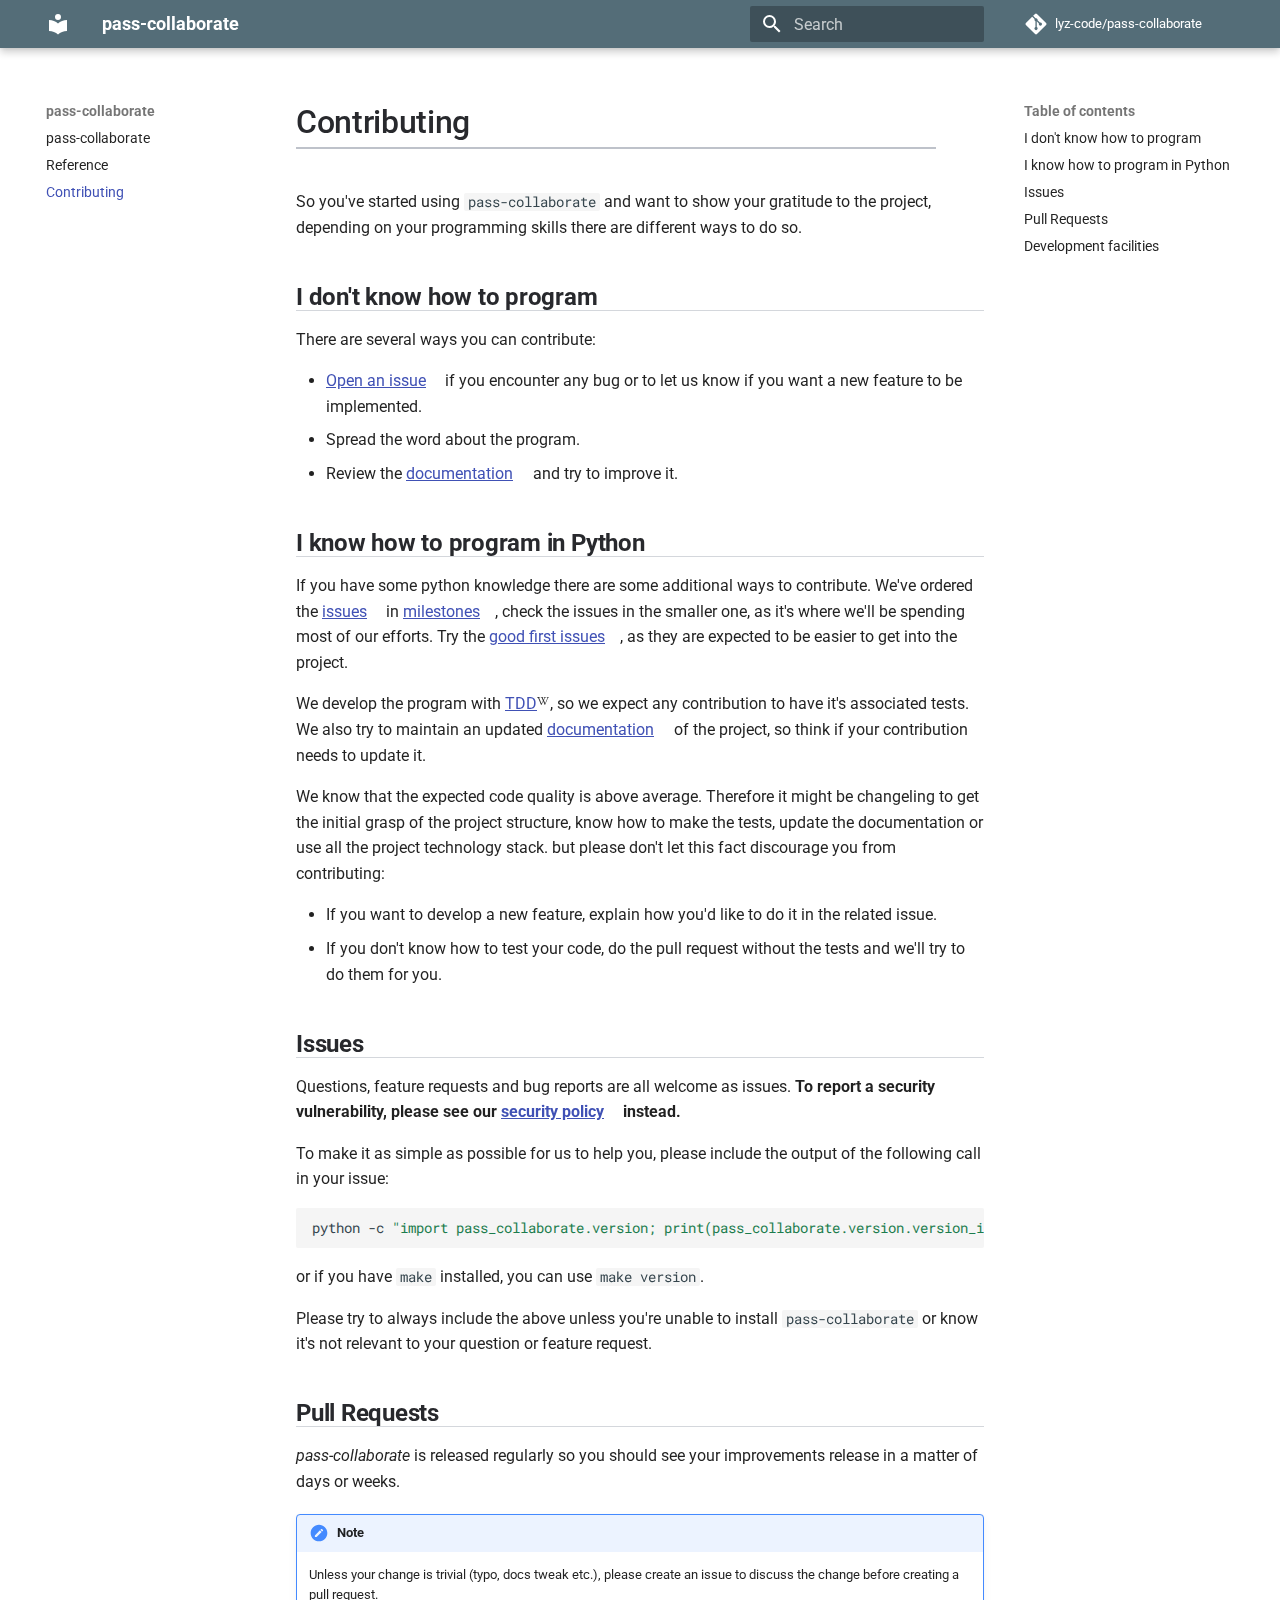
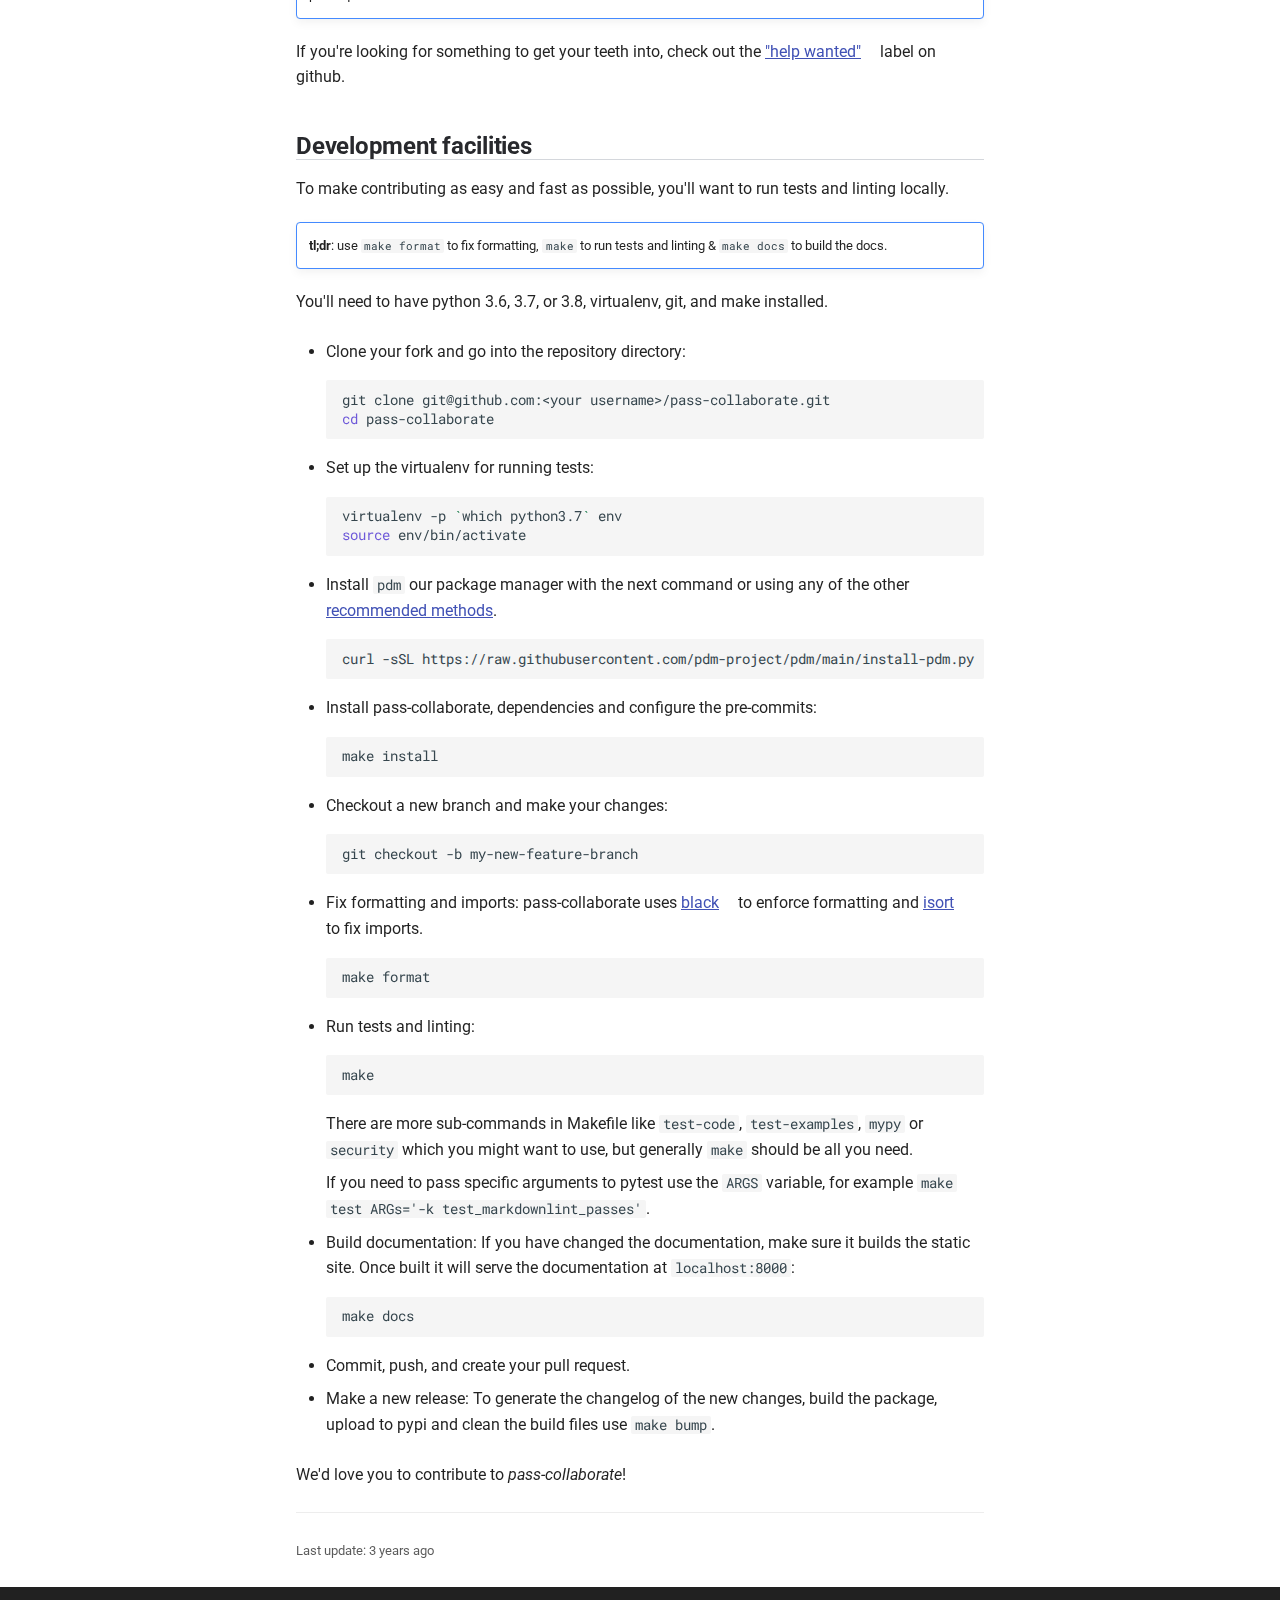
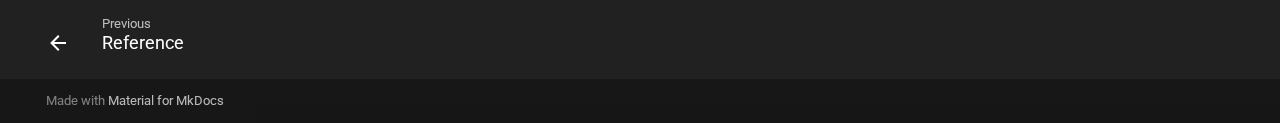
==== contributing/index.html @ fefc4204 "deploy: 4748b002fa73e39fb16cf4d47596638ecedca3d2" ====
<!doctype html><html lang=en class=no-js> <head><meta charset=utf-8><meta name=viewport content="width=device-width,initial-scale=1"><meta name=author content=Lyz><link href=https://lyz-code.github.io/pass-collaborate/contributing/ rel=canonical><link href=../reference/ rel=prev><link rel=icon href=../assets/images/favicon.png><meta name=generator content="mkdocs-1.4.3, mkdocs-material-9.1.16"><title>Contributing - pass-collaborate</title><link rel=stylesheet href=../assets/stylesheets/main.26e3688c.min.css><link rel=stylesheet href=../assets/stylesheets/palette.ecc896b0.min.css><link rel=preconnect href=https://fonts.gstatic.com crossorigin><link rel=stylesheet href="https://fonts.googleapis.com/css?family=Roboto:300,300i,400,400i,700,700i%7CRoboto+Mono:400,400i,700,700i&display=fallback"><style>:root{--md-text-font:"Roboto";--md-code-font:"Roboto Mono"}</style><link rel=stylesheet href=../css/timeago.css><link rel=stylesheet href=../assets/_mkdocstrings.css><link rel=stylesheet href=../stylesheets/extra.css><link rel=stylesheet href=../stylesheets/links.css><script>__md_scope=new URL("..",location),__md_hash=e=>[...e].reduce((e,_)=>(e<<5)-e+_.charCodeAt(0),0),__md_get=(e,_=localStorage,t=__md_scope)=>JSON.parse(_.getItem(t.pathname+"."+e)),__md_set=(e,_,t=localStorage,a=__md_scope)=>{try{t.setItem(a.pathname+"."+e,JSON.stringify(_))}catch(e){}}</script></head> <body dir=ltr data-md-color-scheme=default data-md-color-primary=blue-grey data-md-color-accent=light-blue> <input class=md-toggle data-md-toggle=drawer type=checkbox id=__drawer autocomplete=off> <input class=md-toggle data-md-toggle=search type=checkbox id=__search autocomplete=off> <label class=md-overlay for=__drawer></label> <div data-md-component=skip> <a href=#i-dont-know-how-to-program class=md-skip> Skip to content </a> </div> <div data-md-component=announce> </div> <header class="md-header md-header--shadow" data-md-component=header> <nav class="md-header__inner md-grid" aria-label=Header> <a href=.. title=pass-collaborate class="md-header__button md-logo" aria-label=pass-collaborate data-md-component=logo> <svg xmlns=http://www.w3.org/2000/svg viewbox="0 0 24 24"><path d="M12 8a3 3 0 0 0 3-3 3 3 0 0 0-3-3 3 3 0 0 0-3 3 3 3 0 0 0 3 3m0 3.54C9.64 9.35 6.5 8 3 8v11c3.5 0 6.64 1.35 9 3.54 2.36-2.19 5.5-3.54 9-3.54V8c-3.5 0-6.64 1.35-9 3.54Z"/></svg> </a> <label class="md-header__button md-icon" for=__drawer> <svg xmlns=http://www.w3.org/2000/svg viewbox="0 0 24 24"><path d="M3 6h18v2H3V6m0 5h18v2H3v-2m0 5h18v2H3v-2Z"/></svg> </label> <div class=md-header__title data-md-component=header-title> <div class=md-header__ellipsis> <div class=md-header__topic> <span class=md-ellipsis> pass-collaborate </span> </div> <div class=md-header__topic data-md-component=header-topic> <span class=md-ellipsis> Contributing </span> </div> </div> </div> <label class="md-header__button md-icon" for=__search> <svg xmlns=http://www.w3.org/2000/svg viewbox="0 0 24 24"><path d="M9.5 3A6.5 6.5 0 0 1 16 9.5c0 1.61-.59 3.09-1.56 4.23l.27.27h.79l5 5-1.5 1.5-5-5v-.79l-.27-.27A6.516 6.516 0 0 1 9.5 16 6.5 6.5 0 0 1 3 9.5 6.5 6.5 0 0 1 9.5 3m0 2C7 5 5 7 5 9.5S7 14 9.5 14 14 12 14 9.5 12 5 9.5 5Z"/></svg> </label> <div class=md-search data-md-component=search role=dialog> <label class=md-search__overlay for=__search></label> <div class=md-search__inner role=search> <form class=md-search__form name=search> <input type=text class=md-search__input name=query aria-label=Search placeholder=Search autocapitalize=off autocorrect=off autocomplete=off spellcheck=false data-md-component=search-query required> <label class="md-search__icon md-icon" for=__search> <svg xmlns=http://www.w3.org/2000/svg viewbox="0 0 24 24"><path d="M9.5 3A6.5 6.5 0 0 1 16 9.5c0 1.61-.59 3.09-1.56 4.23l.27.27h.79l5 5-1.5 1.5-5-5v-.79l-.27-.27A6.516 6.516 0 0 1 9.5 16 6.5 6.5 0 0 1 3 9.5 6.5 6.5 0 0 1 9.5 3m0 2C7 5 5 7 5 9.5S7 14 9.5 14 14 12 14 9.5 12 5 9.5 5Z"/></svg> <svg xmlns=http://www.w3.org/2000/svg viewbox="0 0 24 24"><path d="M20 11v2H8l5.5 5.5-1.42 1.42L4.16 12l7.92-7.92L13.5 5.5 8 11h12Z"/></svg> </label> <nav class=md-search__options aria-label=Search> <button type=reset class="md-search__icon md-icon" title=Clear aria-label=Clear tabindex=-1> <svg xmlns=http://www.w3.org/2000/svg viewbox="0 0 24 24"><path d="M19 6.41 17.59 5 12 10.59 6.41 5 5 6.41 10.59 12 5 17.59 6.41 19 12 13.41 17.59 19 19 17.59 13.41 12 19 6.41Z"/></svg> </button> </nav> </form> <div class=md-search__output> <div class=md-search__scrollwrap data-md-scrollfix> <div class=md-search-result data-md-component=search-result> <div class=md-search-result__meta> Initializing search </div> <ol class=md-search-result__list role=presentation></ol> </div> </div> </div> </div> </div> <div class=md-header__source> <a href=https://github.com/lyz-code/pass-collaborate title="Go to repository" class=md-source data-md-component=source> <div class="md-source__icon md-icon"> <svg xmlns=http://www.w3.org/2000/svg viewbox="0 0 448 512"><!-- Font Awesome Free 6.4.0 by @fontawesome - https://fontawesome.com License - https://fontawesome.com/license/free (Icons: CC BY 4.0, Fonts: SIL OFL 1.1, Code: MIT License) Copyright 2023 Fonticons, Inc.--><path d="M439.55 236.05 244 40.45a28.87 28.87 0 0 0-40.81 0l-40.66 40.63 51.52 51.52c27.06-9.14 52.68 16.77 43.39 43.68l49.66 49.66c34.23-11.8 61.18 31 35.47 56.69-26.49 26.49-70.21-2.87-56-37.34L240.22 199v121.85c25.3 12.54 22.26 41.85 9.08 55a34.34 34.34 0 0 1-48.55 0c-17.57-17.6-11.07-46.91 11.25-56v-123c-20.8-8.51-24.6-30.74-18.64-45L142.57 101 8.45 235.14a28.86 28.86 0 0 0 0 40.81l195.61 195.6a28.86 28.86 0 0 0 40.8 0l194.69-194.69a28.86 28.86 0 0 0 0-40.81z"/></svg> </div> <div class=md-source__repository> lyz-code/pass-collaborate </div> </a> </div> </nav> </header> <div class=md-container data-md-component=container> <main class=md-main data-md-component=main> <div class="md-main__inner md-grid"> <div class="md-sidebar md-sidebar--primary" data-md-component=sidebar data-md-type=navigation> <div class=md-sidebar__scrollwrap> <div class=md-sidebar__inner> <nav class="md-nav md-nav--primary" aria-label=Navigation data-md-level=0> <label class=md-nav__title for=__drawer> <a href=.. title=pass-collaborate class="md-nav__button md-logo" aria-label=pass-collaborate data-md-component=logo> <svg xmlns=http://www.w3.org/2000/svg viewbox="0 0 24 24"><path d="M12 8a3 3 0 0 0 3-3 3 3 0 0 0-3-3 3 3 0 0 0-3 3 3 3 0 0 0 3 3m0 3.54C9.64 9.35 6.5 8 3 8v11c3.5 0 6.64 1.35 9 3.54 2.36-2.19 5.5-3.54 9-3.54V8c-3.5 0-6.64 1.35-9 3.54Z"/></svg> </a> pass-collaborate </label> <div class=md-nav__source> <a href=https://github.com/lyz-code/pass-collaborate title="Go to repository" class=md-source data-md-component=source> <div class="md-source__icon md-icon"> <svg xmlns=http://www.w3.org/2000/svg viewbox="0 0 448 512"><!-- Font Awesome Free 6.4.0 by @fontawesome - https://fontawesome.com License - https://fontawesome.com/license/free (Icons: CC BY 4.0, Fonts: SIL OFL 1.1, Code: MIT License) Copyright 2023 Fonticons, Inc.--><path d="M439.55 236.05 244 40.45a28.87 28.87 0 0 0-40.81 0l-40.66 40.63 51.52 51.52c27.06-9.14 52.68 16.77 43.39 43.68l49.66 49.66c34.23-11.8 61.18 31 35.47 56.69-26.49 26.49-70.21-2.87-56-37.34L240.22 199v121.85c25.3 12.54 22.26 41.85 9.08 55a34.34 34.34 0 0 1-48.55 0c-17.57-17.6-11.07-46.91 11.25-56v-123c-20.8-8.51-24.6-30.74-18.64-45L142.57 101 8.45 235.14a28.86 28.86 0 0 0 0 40.81l195.61 195.6a28.86 28.86 0 0 0 40.8 0l194.69-194.69a28.86 28.86 0 0 0 0-40.81z"/></svg> </div> <div class=md-source__repository> lyz-code/pass-collaborate </div> </a> </div> <ul class=md-nav__list data-md-scrollfix> <li class=md-nav__item> <a href=.. class=md-nav__link> pass-collaborate </a> </li> <li class=md-nav__item> <a href=../reference/ class=md-nav__link> Reference </a> </li> <li class="md-nav__item md-nav__item--active"> <input class="md-nav__toggle md-toggle" type=checkbox id=__toc> <label class="md-nav__link md-nav__link--active" for=__toc> Contributing <span class="md-nav__icon md-icon"></span> </label> <a href=./ class="md-nav__link md-nav__link--active"> Contributing </a> <nav class="md-nav md-nav--secondary" aria-label="Table of contents"> <label class=md-nav__title for=__toc> <span class="md-nav__icon md-icon"></span> Table of contents </label> <ul class=md-nav__list data-md-component=toc data-md-scrollfix> <li class=md-nav__item> <a href=#i-dont-know-how-to-program class=md-nav__link> I don't know how to program </a> </li> <li class=md-nav__item> <a href=#i-know-how-to-program-in-python class=md-nav__link> I know how to program in Python </a> </li> <li class=md-nav__item> <a href=#issues class=md-nav__link> Issues </a> </li> <li class=md-nav__item> <a href=#pull-requests class=md-nav__link> Pull Requests </a> </li> <li class=md-nav__item> <a href=#development-facilities class=md-nav__link> Development facilities </a> </li> </ul> </nav> </li> </ul> </nav> </div> </div> </div> <div class="md-sidebar md-sidebar--secondary" data-md-component=sidebar data-md-type=toc> <div class=md-sidebar__scrollwrap> <div class=md-sidebar__inner> <nav class="md-nav md-nav--secondary" aria-label="Table of contents"> <label class=md-nav__title for=__toc> <span class="md-nav__icon md-icon"></span> Table of contents </label> <ul class=md-nav__list data-md-component=toc data-md-scrollfix> <li class=md-nav__item> <a href=#i-dont-know-how-to-program class=md-nav__link> I don't know how to program </a> </li> <li class=md-nav__item> <a href=#i-know-how-to-program-in-python class=md-nav__link> I know how to program in Python </a> </li> <li class=md-nav__item> <a href=#issues class=md-nav__link> Issues </a> </li> <li class=md-nav__item> <a href=#pull-requests class=md-nav__link> Pull Requests </a> </li> <li class=md-nav__item> <a href=#development-facilities class=md-nav__link> Development facilities </a> </li> </ul> </nav> </div> </div> </div> <div class=md-content data-md-component=content> <article class="md-content__inner md-typeset"> <h1>Contributing</h1> <p>So you've started using <code>pass-collaborate</code> and want to show your gratitude to the project, depending on your programming skills there are different ways to do so.</p> <h2 id=i-dont-know-how-to-program>I don't know how to program<a class=headerlink href=#i-dont-know-how-to-program title="Permanent link">&para;</a></h2> <p>There are several ways you can contribute:</p> <ul> <li><a href=https://github.com/lyz-code/pass-collaborate/issues/new>Open an issue</a> if you encounter any bug or to let us know if you want a new feature to be implemented.</li> <li>Spread the word about the program.</li> <li>Review the <a href=https://lyz-code.github.io/pass-collaborate>documentation</a> and try to improve it.</li> </ul> <h2 id=i-know-how-to-program-in-python>I know how to program in Python<a class=headerlink href=#i-know-how-to-program-in-python title="Permanent link">&para;</a></h2> <p>If you have some python knowledge there are some additional ways to contribute. We've ordered the <a href=https://github.com/lyz-code/pass-collaborate/issues>issues</a> in <a href=https://github.com/lyz-code/pass-collaborate/milestones>milestones</a>, check the issues in the smaller one, as it's where we'll be spending most of our efforts. Try the <a href="https://github.com/lyz-code/pass-collaborate/issues?q=is%3Aissue+is%3Aopen+label%3A%22good+first+issue%22">good first issues</a>, as they are expected to be easier to get into the project.</p> <p>We develop the program with <a href=https://en.wikipedia.org/wiki/Test-driven_development>TDD</a>, so we expect any contribution to have it's associated tests. We also try to maintain an updated <a href=https://lyz-code.github.io/pass-collaborate>documentation</a> of the project, so think if your contribution needs to update it.</p> <p>We know that the expected code quality is above average. Therefore it might be changeling to get the initial grasp of the project structure, know how to make the tests, update the documentation or use all the project technology stack. but please don't let this fact discourage you from contributing:</p> <ul> <li>If you want to develop a new feature, explain how you'd like to do it in the related issue.</li> <li>If you don't know how to test your code, do the pull request without the tests and we'll try to do them for you.</li> </ul> <h2 id=issues>Issues<a class=headerlink href=#issues title="Permanent link">&para;</a></h2> <p>Questions, feature requests and bug reports are all welcome as issues. <strong>To report a security vulnerability, please see our <a href=https://github.com/lyz-code/pass-collaborate/security/policy>security policy</a> instead.</strong></p> <p>To make it as simple as possible for us to help you, please include the output of the following call in your issue:</p> <div class=highlight><pre><span></span><code>python<span class=w> </span>-c<span class=w> </span><span class=s2>&quot;import pass_collaborate.version; print(pass_collaborate.version.version_info())&quot;</span>
</code></pre></div> <p>or if you have <code>make</code> installed, you can use <code>make version</code>.</p> <p>Please try to always include the above unless you're unable to install <code>pass-collaborate</code> or know it's not relevant to your question or feature request.</p> <h2 id=pull-requests>Pull Requests<a class=headerlink href=#pull-requests title="Permanent link">&para;</a></h2> <p><em>pass-collaborate</em> is released regularly so you should see your improvements release in a matter of days or weeks.</p> <div class="admonition note"> <p class=admonition-title>Note</p> <p>Unless your change is trivial (typo, docs tweak etc.), please create an issue to discuss the change before creating a pull request.</p> </div> <p>If you're looking for something to get your teeth into, check out the <a href="https://github.com/lyz-code/pass-collaborate/issues?q=is%3Aopen+is%3Aissue+label%3A%22help+wanted%22">"help wanted"</a> label on github.</p> <h2 id=development-facilities>Development facilities<a class=headerlink href=#development-facilities title="Permanent link">&para;</a></h2> <p>To make contributing as easy and fast as possible, you'll want to run tests and linting locally.</p> <div class="admonition note"> <p><strong>tl;dr</strong>: use <code>make format</code> to fix formatting, <code>make</code> to run tests and linting &amp; <code>make docs</code> to build the docs.</p> </div> <p>You'll need to have python 3.6, 3.7, or 3.8, virtualenv, git, and make installed.</p> <ul> <li> <p>Clone your fork and go into the repository directory:</p> <div class=highlight><pre><span></span><code>git<span class=w> </span>clone<span class=w> </span>git@github.com:&lt;your<span class=w> </span>username&gt;/pass-collaborate.git
<span class=nb>cd</span><span class=w> </span>pass-collaborate
</code></pre></div> </li> <li> <p>Set up the virtualenv for running tests:</p> <div class=highlight><pre><span></span><code>virtualenv<span class=w> </span>-p<span class=w> </span><span class=sb>`</span>which<span class=w> </span>python3.7<span class=sb>`</span><span class=w> </span>env
<span class=nb>source</span><span class=w> </span>env/bin/activate
</code></pre></div> </li> <li> <p>Install <code>pdm</code> our package manager with the next command or using any of the other <a href=https://pdm.fming.dev/latest/#recommended-installation-method>recommended methods</a>.</p> <div class=highlight><pre><span></span><code>curl<span class=w> </span>-sSL<span class=w> </span>https://raw.githubusercontent.com/pdm-project/pdm/main/install-pdm.py<span class=w> </span><span class=p>|</span><span class=w> </span>python3<span class=w> </span>-
</code></pre></div> </li> <li> <p>Install pass-collaborate, dependencies and configure the pre-commits:</p> <div class=highlight><pre><span></span><code>make<span class=w> </span>install
</code></pre></div> </li> <li> <p>Checkout a new branch and make your changes:</p> <div class=highlight><pre><span></span><code>git<span class=w> </span>checkout<span class=w> </span>-b<span class=w> </span>my-new-feature-branch
</code></pre></div> </li> <li> <p>Fix formatting and imports: pass-collaborate uses <a href=https://github.com/ambv/black>black</a> to enforce formatting and <a href=https://github.com/timothycrosley/isort>isort</a> to fix imports.</p> <div class=highlight><pre><span></span><code>make<span class=w> </span>format
</code></pre></div> </li> <li> <p>Run tests and linting:</p> <div class=highlight><pre><span></span><code>make
</code></pre></div> <p>There are more sub-commands in Makefile like <code>test-code</code>, <code>test-examples</code>, <code>mypy</code> or <code>security</code> which you might want to use, but generally <code>make</code> should be all you need.</p> <p>If you need to pass specific arguments to pytest use the <code>ARGS</code> variable, for example <code>make test ARGs='-k test_markdownlint_passes'</code>.</p> </li> <li> <p>Build documentation: If you have changed the documentation, make sure it builds the static site. Once built it will serve the documentation at <code>localhost:8000</code>:</p> <div class=highlight><pre><span></span><code>make<span class=w> </span>docs
</code></pre></div> </li> <li> <p>Commit, push, and create your pull request.</p> </li> <li> <p>Make a new release: To generate the changelog of the new changes, build the package, upload to pypi and clean the build files use <code>make bump</code>.</p> </li> </ul> <p>We'd love you to contribute to <em>pass-collaborate</em>!</p> <hr> <div class=md-source-file> <small> Last update: <span class="git-revision-date-localized-plugin git-revision-date-localized-plugin-timeago"><span class=timeago datetime=2023-02-13T12:34:27+00:00 locale=en></span></span><span class="git-revision-date-localized-plugin git-revision-date-localized-plugin-iso_date">2023-02-13</span> </small> </div> </article> </div> </div> <button type=button class="md-top md-icon" data-md-component=top hidden> <svg xmlns=http://www.w3.org/2000/svg viewbox="0 0 24 24"><path d="M13 20h-2V8l-5.5 5.5-1.42-1.42L12 4.16l7.92 7.92-1.42 1.42L13 8v12Z"/></svg> Back to top </button> </main> <footer class=md-footer> <nav class="md-footer__inner md-grid" aria-label=Footer> <a href=../reference/ class="md-footer__link md-footer__link--prev" aria-label="Previous: Reference" rel=prev> <div class="md-footer__button md-icon"> <svg xmlns=http://www.w3.org/2000/svg viewbox="0 0 24 24"><path d="M20 11v2H8l5.5 5.5-1.42 1.42L4.16 12l7.92-7.92L13.5 5.5 8 11h12Z"/></svg> </div> <div class=md-footer__title> <span class=md-footer__direction> Previous </span> <div class=md-ellipsis> Reference </div> </div> </a> </nav> <div class="md-footer-meta md-typeset"> <div class="md-footer-meta__inner md-grid"> <div class=md-copyright> Made with <a href=https://squidfunk.github.io/mkdocs-material/ target=_blank rel=noopener> Material for MkDocs </a> </div> </div> </div> </footer> </div> <div class=md-dialog data-md-component=dialog> <div class="md-dialog__inner md-typeset"></div> </div> <script id=__config type=application/json>{"base": "..", "features": ["navigation.instant", "navigation.footer", "navigation.top", "content.code.annotate"], "search": "../assets/javascripts/workers/search.208ed371.min.js", "translations": {"clipboard.copied": "Copied to clipboard", "clipboard.copy": "Copy to clipboard", "search.result.more.one": "1 more on this page", "search.result.more.other": "# more on this page", "search.result.none": "No matching documents", "search.result.one": "1 matching document", "search.result.other": "# matching documents", "search.result.placeholder": "Type to start searching", "search.result.term.missing": "Missing", "select.version": "Select version"}}</script> <script src=../assets/javascripts/bundle.a51614de.min.js></script> <script src=../js/timeago.min.js></script> <script src=../js/timeago_mkdocs_material.js></script> </body> </html>
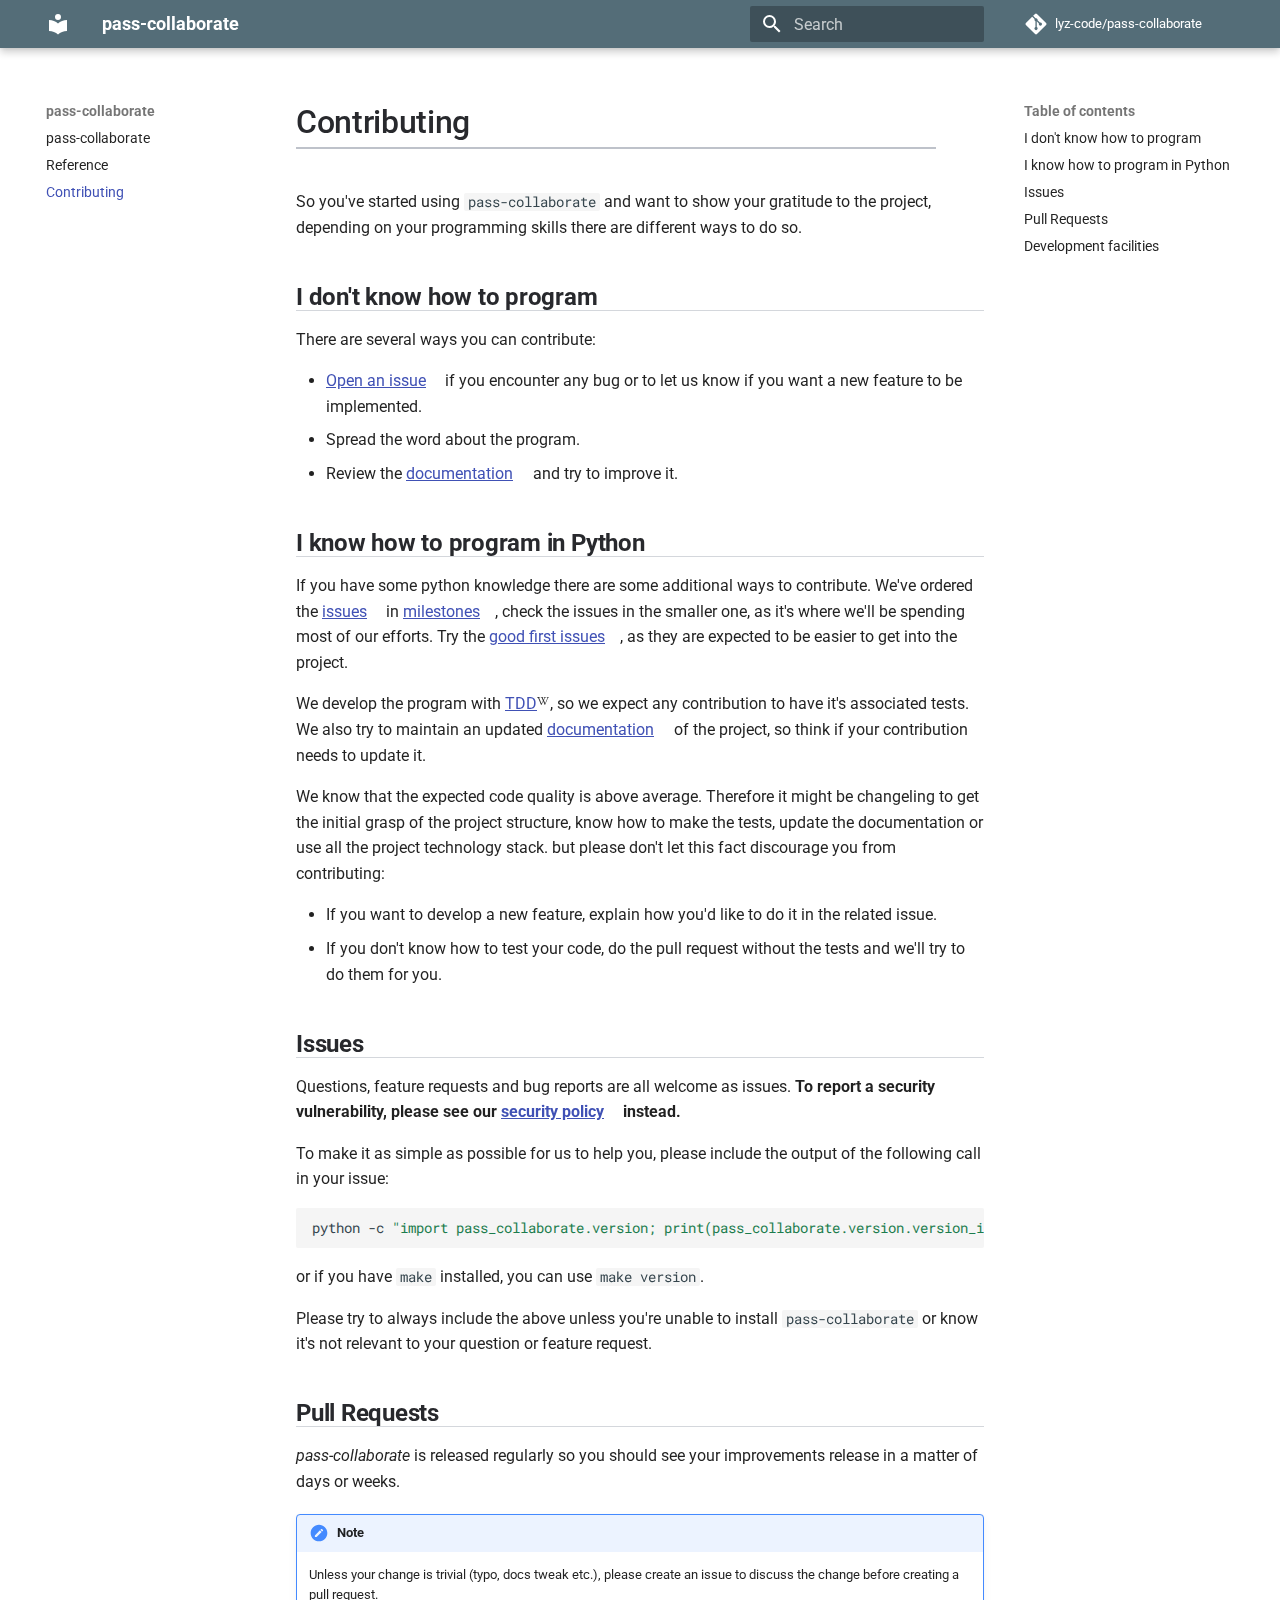
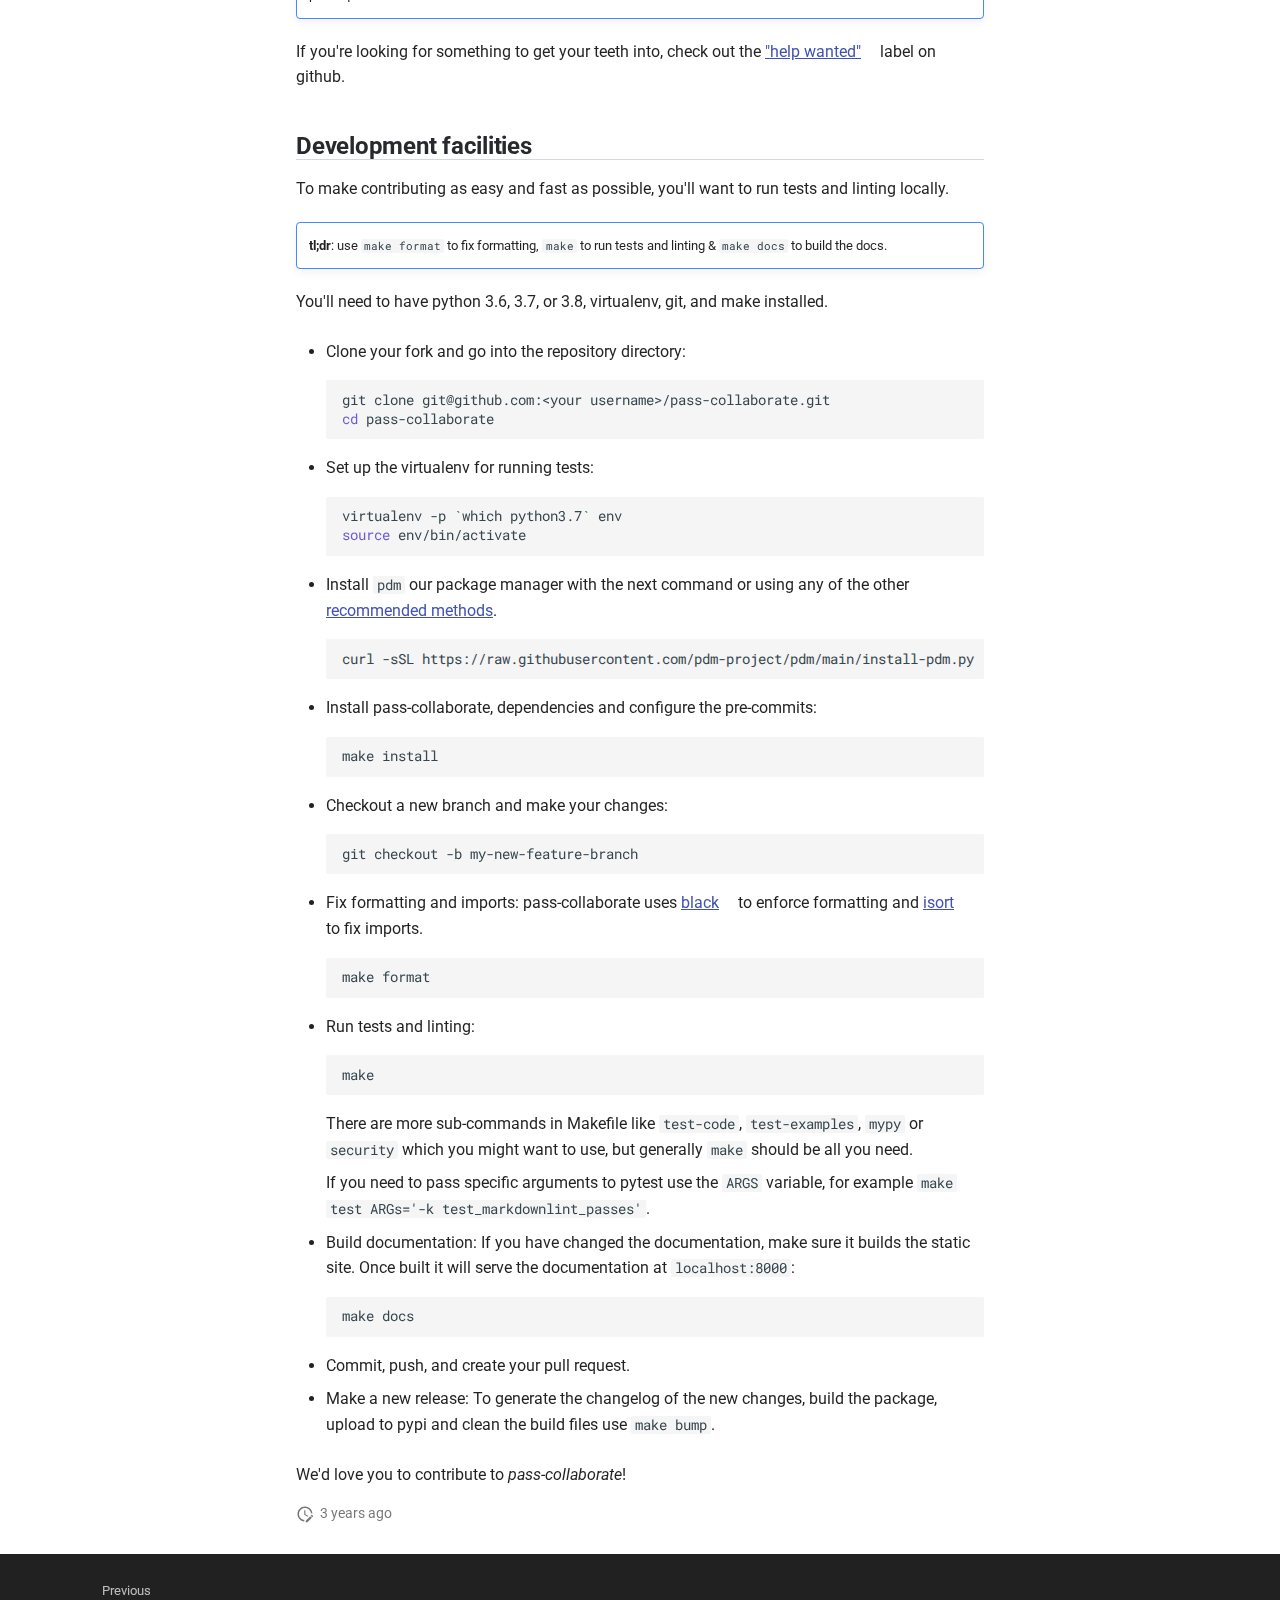
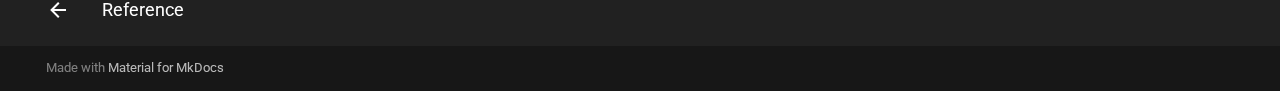
==== commit fbcb4eb4: "deploy: 7026901ccf0e6e6d2cd0ff2ef594a0e5ba8719f3" ====
--- a/contributing/index.html
+++ b/contributing/index.html
@@ -1,4 +1,4 @@
-<!doctype html><html lang=en class=no-js> <head><meta charset=utf-8><meta name=viewport content="width=device-width,initial-scale=1"><meta name=author content=Lyz><link href=https://lyz-code.github.io/pass-collaborate/contributing/ rel=canonical><link href=../reference/ rel=prev><link rel=icon href=../assets/images/favicon.png><meta name=generator content="mkdocs-1.4.3, mkdocs-material-9.1.16"><title>Contributing - pass-collaborate</title><link rel=stylesheet href=../assets/stylesheets/main.26e3688c.min.css><link rel=stylesheet href=../assets/stylesheets/palette.ecc896b0.min.css><link rel=preconnect href=https://fonts.gstatic.com crossorigin><link rel=stylesheet href="https://fonts.googleapis.com/css?family=Roboto:300,300i,400,400i,700,700i%7CRoboto+Mono:400,400i,700,700i&display=fallback"><style>:root{--md-text-font:"Roboto";--md-code-font:"Roboto Mono"}</style><link rel=stylesheet href=../css/timeago.css><link rel=stylesheet href=../assets/_mkdocstrings.css><link rel=stylesheet href=../stylesheets/extra.css><link rel=stylesheet href=../stylesheets/links.css><script>__md_scope=new URL("..",location),__md_hash=e=>[...e].reduce((e,_)=>(e<<5)-e+_.charCodeAt(0),0),__md_get=(e,_=localStorage,t=__md_scope)=>JSON.parse(_.getItem(t.pathname+"."+e)),__md_set=(e,_,t=localStorage,a=__md_scope)=>{try{t.setItem(a.pathname+"."+e,JSON.stringify(_))}catch(e){}}</script></head> <body dir=ltr data-md-color-scheme=default data-md-color-primary=blue-grey data-md-color-accent=light-blue> <input class=md-toggle data-md-toggle=drawer type=checkbox id=__drawer autocomplete=off> <input class=md-toggle data-md-toggle=search type=checkbox id=__search autocomplete=off> <label class=md-overlay for=__drawer></label> <div data-md-component=skip> <a href=#i-dont-know-how-to-program class=md-skip> Skip to content </a> </div> <div data-md-component=announce> </div> <header class="md-header md-header--shadow" data-md-component=header> <nav class="md-header__inner md-grid" aria-label=Header> <a href=.. title=pass-collaborate class="md-header__button md-logo" aria-label=pass-collaborate data-md-component=logo> <svg xmlns=http://www.w3.org/2000/svg viewbox="0 0 24 24"><path d="M12 8a3 3 0 0 0 3-3 3 3 0 0 0-3-3 3 3 0 0 0-3 3 3 3 0 0 0 3 3m0 3.54C9.64 9.35 6.5 8 3 8v11c3.5 0 6.64 1.35 9 3.54 2.36-2.19 5.5-3.54 9-3.54V8c-3.5 0-6.64 1.35-9 3.54Z"/></svg> </a> <label class="md-header__button md-icon" for=__drawer> <svg xmlns=http://www.w3.org/2000/svg viewbox="0 0 24 24"><path d="M3 6h18v2H3V6m0 5h18v2H3v-2m0 5h18v2H3v-2Z"/></svg> </label> <div class=md-header__title data-md-component=header-title> <div class=md-header__ellipsis> <div class=md-header__topic> <span class=md-ellipsis> pass-collaborate </span> </div> <div class=md-header__topic data-md-component=header-topic> <span class=md-ellipsis> Contributing </span> </div> </div> </div> <label class="md-header__button md-icon" for=__search> <svg xmlns=http://www.w3.org/2000/svg viewbox="0 0 24 24"><path d="M9.5 3A6.5 6.5 0 0 1 16 9.5c0 1.61-.59 3.09-1.56 4.23l.27.27h.79l5 5-1.5 1.5-5-5v-.79l-.27-.27A6.516 6.516 0 0 1 9.5 16 6.5 6.5 0 0 1 3 9.5 6.5 6.5 0 0 1 9.5 3m0 2C7 5 5 7 5 9.5S7 14 9.5 14 14 12 14 9.5 12 5 9.5 5Z"/></svg> </label> <div class=md-search data-md-component=search role=dialog> <label class=md-search__overlay for=__search></label> <div class=md-search__inner role=search> <form class=md-search__form name=search> <input type=text class=md-search__input name=query aria-label=Search placeholder=Search autocapitalize=off autocorrect=off autocomplete=off spellcheck=false data-md-component=search-query required> <label class="md-search__icon md-icon" for=__search> <svg xmlns=http://www.w3.org/2000/svg viewbox="0 0 24 24"><path d="M9.5 3A6.5 6.5 0 0 1 16 9.5c0 1.61-.59 3.09-1.56 4.23l.27.27h.79l5 5-1.5 1.5-5-5v-.79l-.27-.27A6.516 6.516 0 0 1 9.5 16 6.5 6.5 0 0 1 3 9.5 6.5 6.5 0 0 1 9.5 3m0 2C7 5 5 7 5 9.5S7 14 9.5 14 14 12 14 9.5 12 5 9.5 5Z"/></svg> <svg xmlns=http://www.w3.org/2000/svg viewbox="0 0 24 24"><path d="M20 11v2H8l5.5 5.5-1.42 1.42L4.16 12l7.92-7.92L13.5 5.5 8 11h12Z"/></svg> </label> <nav class=md-search__options aria-label=Search> <button type=reset class="md-search__icon md-icon" title=Clear aria-label=Clear tabindex=-1> <svg xmlns=http://www.w3.org/2000/svg viewbox="0 0 24 24"><path d="M19 6.41 17.59 5 12 10.59 6.41 5 5 6.41 10.59 12 5 17.59 6.41 19 12 13.41 17.59 19 19 17.59 13.41 12 19 6.41Z"/></svg> </button> </nav> </form> <div class=md-search__output> <div class=md-search__scrollwrap data-md-scrollfix> <div class=md-search-result data-md-component=search-result> <div class=md-search-result__meta> Initializing search </div> <ol class=md-search-result__list role=presentation></ol> </div> </div> </div> </div> </div> <div class=md-header__source> <a href=https://github.com/lyz-code/pass-collaborate title="Go to repository" class=md-source data-md-component=source> <div class="md-source__icon md-icon"> <svg xmlns=http://www.w3.org/2000/svg viewbox="0 0 448 512"><!-- Font Awesome Free 6.4.0 by @fontawesome - https://fontawesome.com License - https://fontawesome.com/license/free (Icons: CC BY 4.0, Fonts: SIL OFL 1.1, Code: MIT License) Copyright 2023 Fonticons, Inc.--><path d="M439.55 236.05 244 40.45a28.87 28.87 0 0 0-40.81 0l-40.66 40.63 51.52 51.52c27.06-9.14 52.68 16.77 43.39 43.68l49.66 49.66c34.23-11.8 61.18 31 35.47 56.69-26.49 26.49-70.21-2.87-56-37.34L240.22 199v121.85c25.3 12.54 22.26 41.85 9.08 55a34.34 34.34 0 0 1-48.55 0c-17.57-17.6-11.07-46.91 11.25-56v-123c-20.8-8.51-24.6-30.74-18.64-45L142.57 101 8.45 235.14a28.86 28.86 0 0 0 0 40.81l195.61 195.6a28.86 28.86 0 0 0 40.8 0l194.69-194.69a28.86 28.86 0 0 0 0-40.81z"/></svg> </div> <div class=md-source__repository> lyz-code/pass-collaborate </div> </a> </div> </nav> </header> <div class=md-container data-md-component=container> <main class=md-main data-md-component=main> <div class="md-main__inner md-grid"> <div class="md-sidebar md-sidebar--primary" data-md-component=sidebar data-md-type=navigation> <div class=md-sidebar__scrollwrap> <div class=md-sidebar__inner> <nav class="md-nav md-nav--primary" aria-label=Navigation data-md-level=0> <label class=md-nav__title for=__drawer> <a href=.. title=pass-collaborate class="md-nav__button md-logo" aria-label=pass-collaborate data-md-component=logo> <svg xmlns=http://www.w3.org/2000/svg viewbox="0 0 24 24"><path d="M12 8a3 3 0 0 0 3-3 3 3 0 0 0-3-3 3 3 0 0 0-3 3 3 3 0 0 0 3 3m0 3.54C9.64 9.35 6.5 8 3 8v11c3.5 0 6.64 1.35 9 3.54 2.36-2.19 5.5-3.54 9-3.54V8c-3.5 0-6.64 1.35-9 3.54Z"/></svg> </a> pass-collaborate </label> <div class=md-nav__source> <a href=https://github.com/lyz-code/pass-collaborate title="Go to repository" class=md-source data-md-component=source> <div class="md-source__icon md-icon"> <svg xmlns=http://www.w3.org/2000/svg viewbox="0 0 448 512"><!-- Font Awesome Free 6.4.0 by @fontawesome - https://fontawesome.com License - https://fontawesome.com/license/free (Icons: CC BY 4.0, Fonts: SIL OFL 1.1, Code: MIT License) Copyright 2023 Fonticons, Inc.--><path d="M439.55 236.05 244 40.45a28.87 28.87 0 0 0-40.81 0l-40.66 40.63 51.52 51.52c27.06-9.14 52.68 16.77 43.39 43.68l49.66 49.66c34.23-11.8 61.18 31 35.47 56.69-26.49 26.49-70.21-2.87-56-37.34L240.22 199v121.85c25.3 12.54 22.26 41.85 9.08 55a34.34 34.34 0 0 1-48.55 0c-17.57-17.6-11.07-46.91 11.25-56v-123c-20.8-8.51-24.6-30.74-18.64-45L142.57 101 8.45 235.14a28.86 28.86 0 0 0 0 40.81l195.61 195.6a28.86 28.86 0 0 0 40.8 0l194.69-194.69a28.86 28.86 0 0 0 0-40.81z"/></svg> </div> <div class=md-source__repository> lyz-code/pass-collaborate </div> </a> </div> <ul class=md-nav__list data-md-scrollfix> <li class=md-nav__item> <a href=.. class=md-nav__link> pass-collaborate </a> </li> <li class=md-nav__item> <a href=../reference/ class=md-nav__link> Reference </a> </li> <li class="md-nav__item md-nav__item--active"> <input class="md-nav__toggle md-toggle" type=checkbox id=__toc> <label class="md-nav__link md-nav__link--active" for=__toc> Contributing <span class="md-nav__icon md-icon"></span> </label> <a href=./ class="md-nav__link md-nav__link--active"> Contributing </a> <nav class="md-nav md-nav--secondary" aria-label="Table of contents"> <label class=md-nav__title for=__toc> <span class="md-nav__icon md-icon"></span> Table of contents </label> <ul class=md-nav__list data-md-component=toc data-md-scrollfix> <li class=md-nav__item> <a href=#i-dont-know-how-to-program class=md-nav__link> I don't know how to program </a> </li> <li class=md-nav__item> <a href=#i-know-how-to-program-in-python class=md-nav__link> I know how to program in Python </a> </li> <li class=md-nav__item> <a href=#issues class=md-nav__link> Issues </a> </li> <li class=md-nav__item> <a href=#pull-requests class=md-nav__link> Pull Requests </a> </li> <li class=md-nav__item> <a href=#development-facilities class=md-nav__link> Development facilities </a> </li> </ul> </nav> </li> </ul> </nav> </div> </div> </div> <div class="md-sidebar md-sidebar--secondary" data-md-component=sidebar data-md-type=toc> <div class=md-sidebar__scrollwrap> <div class=md-sidebar__inner> <nav class="md-nav md-nav--secondary" aria-label="Table of contents"> <label class=md-nav__title for=__toc> <span class="md-nav__icon md-icon"></span> Table of contents </label> <ul class=md-nav__list data-md-component=toc data-md-scrollfix> <li class=md-nav__item> <a href=#i-dont-know-how-to-program class=md-nav__link> I don't know how to program </a> </li> <li class=md-nav__item> <a href=#i-know-how-to-program-in-python class=md-nav__link> I know how to program in Python </a> </li> <li class=md-nav__item> <a href=#issues class=md-nav__link> Issues </a> </li> <li class=md-nav__item> <a href=#pull-requests class=md-nav__link> Pull Requests </a> </li> <li class=md-nav__item> <a href=#development-facilities class=md-nav__link> Development facilities </a> </li> </ul> </nav> </div> </div> </div> <div class=md-content data-md-component=content> <article class="md-content__inner md-typeset"> <h1>Contributing</h1> <p>So you've started using <code>pass-collaborate</code> and want to show your gratitude to the project, depending on your programming skills there are different ways to do so.</p> <h2 id=i-dont-know-how-to-program>I don't know how to program<a class=headerlink href=#i-dont-know-how-to-program title="Permanent link">&para;</a></h2> <p>There are several ways you can contribute:</p> <ul> <li><a href=https://github.com/lyz-code/pass-collaborate/issues/new>Open an issue</a> if you encounter any bug or to let us know if you want a new feature to be implemented.</li> <li>Spread the word about the program.</li> <li>Review the <a href=https://lyz-code.github.io/pass-collaborate>documentation</a> and try to improve it.</li> </ul> <h2 id=i-know-how-to-program-in-python>I know how to program in Python<a class=headerlink href=#i-know-how-to-program-in-python title="Permanent link">&para;</a></h2> <p>If you have some python knowledge there are some additional ways to contribute. We've ordered the <a href=https://github.com/lyz-code/pass-collaborate/issues>issues</a> in <a href=https://github.com/lyz-code/pass-collaborate/milestones>milestones</a>, check the issues in the smaller one, as it's where we'll be spending most of our efforts. Try the <a href="https://github.com/lyz-code/pass-collaborate/issues?q=is%3Aissue+is%3Aopen+label%3A%22good+first+issue%22">good first issues</a>, as they are expected to be easier to get into the project.</p> <p>We develop the program with <a href=https://en.wikipedia.org/wiki/Test-driven_development>TDD</a>, so we expect any contribution to have it's associated tests. We also try to maintain an updated <a href=https://lyz-code.github.io/pass-collaborate>documentation</a> of the project, so think if your contribution needs to update it.</p> <p>We know that the expected code quality is above average. Therefore it might be changeling to get the initial grasp of the project structure, know how to make the tests, update the documentation or use all the project technology stack. but please don't let this fact discourage you from contributing:</p> <ul> <li>If you want to develop a new feature, explain how you'd like to do it in the related issue.</li> <li>If you don't know how to test your code, do the pull request without the tests and we'll try to do them for you.</li> </ul> <h2 id=issues>Issues<a class=headerlink href=#issues title="Permanent link">&para;</a></h2> <p>Questions, feature requests and bug reports are all welcome as issues. <strong>To report a security vulnerability, please see our <a href=https://github.com/lyz-code/pass-collaborate/security/policy>security policy</a> instead.</strong></p> <p>To make it as simple as possible for us to help you, please include the output of the following call in your issue:</p> <div class=highlight><pre><span></span><code>python<span class=w> </span>-c<span class=w> </span><span class=s2>&quot;import pass_collaborate.version; print(pass_collaborate.version.version_info())&quot;</span>
+<!doctype html><html lang=en class=no-js> <head><meta charset=utf-8><meta name=viewport content="width=device-width,initial-scale=1"><meta name=author content=Lyz><link href=https://lyz-code.github.io/pass-collaborate/contributing/ rel=canonical><link href=../reference/ rel=prev><link rel=icon href=../assets/images/favicon.png><meta name=generator content="mkdocs-1.5.3, mkdocs-material-9.5.5"><title>Contributing - pass-collaborate</title><link rel=stylesheet href=../assets/stylesheets/main.50c56a3b.min.css><link rel=stylesheet href=../assets/stylesheets/palette.06af60db.min.css><link rel=preconnect href=https://fonts.gstatic.com crossorigin><link rel=stylesheet href="https://fonts.googleapis.com/css?family=Roboto:300,300i,400,400i,700,700i%7CRoboto+Mono:400,400i,700,700i&display=fallback"><style>:root{--md-text-font:"Roboto";--md-code-font:"Roboto Mono"}</style><link rel=stylesheet href=../css/timeago.css><link rel=stylesheet href=../assets/_mkdocstrings.css><link rel=stylesheet href=../stylesheets/extra.css><link rel=stylesheet href=../stylesheets/links.css><script>__md_scope=new URL("..",location),__md_hash=e=>[...e].reduce((e,_)=>(e<<5)-e+_.charCodeAt(0),0),__md_get=(e,_=localStorage,t=__md_scope)=>JSON.parse(_.getItem(t.pathname+"."+e)),__md_set=(e,_,t=localStorage,a=__md_scope)=>{try{t.setItem(a.pathname+"."+e,JSON.stringify(_))}catch(e){}}</script></head> <body dir=ltr data-md-color-scheme=default data-md-color-primary=blue-grey data-md-color-accent=light-blue> <input class=md-toggle data-md-toggle=drawer type=checkbox id=__drawer autocomplete=off> <input class=md-toggle data-md-toggle=search type=checkbox id=__search autocomplete=off> <label class=md-overlay for=__drawer></label> <div data-md-component=skip> <a href=#i-dont-know-how-to-program class=md-skip> Skip to content </a> </div> <div data-md-component=announce> </div> <header class="md-header md-header--shadow" data-md-component=header> <nav class="md-header__inner md-grid" aria-label=Header> <a href=.. title=pass-collaborate class="md-header__button md-logo" aria-label=pass-collaborate data-md-component=logo> <svg xmlns=http://www.w3.org/2000/svg viewbox="0 0 24 24"><path d="M12 8a3 3 0 0 0 3-3 3 3 0 0 0-3-3 3 3 0 0 0-3 3 3 3 0 0 0 3 3m0 3.54C9.64 9.35 6.5 8 3 8v11c3.5 0 6.64 1.35 9 3.54 2.36-2.19 5.5-3.54 9-3.54V8c-3.5 0-6.64 1.35-9 3.54Z"/></svg> </a> <label class="md-header__button md-icon" for=__drawer> <svg xmlns=http://www.w3.org/2000/svg viewbox="0 0 24 24"><path d="M3 6h18v2H3V6m0 5h18v2H3v-2m0 5h18v2H3v-2Z"/></svg> </label> <div class=md-header__title data-md-component=header-title> <div class=md-header__ellipsis> <div class=md-header__topic> <span class=md-ellipsis> pass-collaborate </span> </div> <div class=md-header__topic data-md-component=header-topic> <span class=md-ellipsis> Contributing </span> </div> </div> </div> <label class="md-header__button md-icon" for=__search> <svg xmlns=http://www.w3.org/2000/svg viewbox="0 0 24 24"><path d="M9.5 3A6.5 6.5 0 0 1 16 9.5c0 1.61-.59 3.09-1.56 4.23l.27.27h.79l5 5-1.5 1.5-5-5v-.79l-.27-.27A6.516 6.516 0 0 1 9.5 16 6.5 6.5 0 0 1 3 9.5 6.5 6.5 0 0 1 9.5 3m0 2C7 5 5 7 5 9.5S7 14 9.5 14 14 12 14 9.5 12 5 9.5 5Z"/></svg> </label> <div class=md-search data-md-component=search role=dialog> <label class=md-search__overlay for=__search></label> <div class=md-search__inner role=search> <form class=md-search__form name=search> <input type=text class=md-search__input name=query aria-label=Search placeholder=Search autocapitalize=off autocorrect=off autocomplete=off spellcheck=false data-md-component=search-query required> <label class="md-search__icon md-icon" for=__search> <svg xmlns=http://www.w3.org/2000/svg viewbox="0 0 24 24"><path d="M9.5 3A6.5 6.5 0 0 1 16 9.5c0 1.61-.59 3.09-1.56 4.23l.27.27h.79l5 5-1.5 1.5-5-5v-.79l-.27-.27A6.516 6.516 0 0 1 9.5 16 6.5 6.5 0 0 1 3 9.5 6.5 6.5 0 0 1 9.5 3m0 2C7 5 5 7 5 9.5S7 14 9.5 14 14 12 14 9.5 12 5 9.5 5Z"/></svg> <svg xmlns=http://www.w3.org/2000/svg viewbox="0 0 24 24"><path d="M20 11v2H8l5.5 5.5-1.42 1.42L4.16 12l7.92-7.92L13.5 5.5 8 11h12Z"/></svg> </label> <nav class=md-search__options aria-label=Search> <button type=reset class="md-search__icon md-icon" title=Clear aria-label=Clear tabindex=-1> <svg xmlns=http://www.w3.org/2000/svg viewbox="0 0 24 24"><path d="M19 6.41 17.59 5 12 10.59 6.41 5 5 6.41 10.59 12 5 17.59 6.41 19 12 13.41 17.59 19 19 17.59 13.41 12 19 6.41Z"/></svg> </button> </nav> </form> <div class=md-search__output> <div class=md-search__scrollwrap data-md-scrollfix> <div class=md-search-result data-md-component=search-result> <div class=md-search-result__meta> Initializing search </div> <ol class=md-search-result__list role=presentation></ol> </div> </div> </div> </div> </div> <div class=md-header__source> <a href=https://github.com/lyz-code/pass-collaborate title="Go to repository" class=md-source data-md-component=source> <div class="md-source__icon md-icon"> <svg xmlns=http://www.w3.org/2000/svg viewbox="0 0 448 512"><!-- Font Awesome Free 6.5.1 by @fontawesome - https://fontawesome.com License - https://fontawesome.com/license/free (Icons: CC BY 4.0, Fonts: SIL OFL 1.1, Code: MIT License) Copyright 2023 Fonticons, Inc.--><path d="M439.55 236.05 244 40.45a28.87 28.87 0 0 0-40.81 0l-40.66 40.63 51.52 51.52c27.06-9.14 52.68 16.77 43.39 43.68l49.66 49.66c34.23-11.8 61.18 31 35.47 56.69-26.49 26.49-70.21-2.87-56-37.34L240.22 199v121.85c25.3 12.54 22.26 41.85 9.08 55a34.34 34.34 0 0 1-48.55 0c-17.57-17.6-11.07-46.91 11.25-56v-123c-20.8-8.51-24.6-30.74-18.64-45L142.57 101 8.45 235.14a28.86 28.86 0 0 0 0 40.81l195.61 195.6a28.86 28.86 0 0 0 40.8 0l194.69-194.69a28.86 28.86 0 0 0 0-40.81z"/></svg> </div> <div class=md-source__repository> lyz-code/pass-collaborate </div> </a> </div> </nav> </header> <div class=md-container data-md-component=container> <main class=md-main data-md-component=main> <div class="md-main__inner md-grid"> <div class="md-sidebar md-sidebar--primary" data-md-component=sidebar data-md-type=navigation> <div class=md-sidebar__scrollwrap> <div class=md-sidebar__inner> <nav class="md-nav md-nav--primary" aria-label=Navigation data-md-level=0> <label class=md-nav__title for=__drawer> <a href=.. title=pass-collaborate class="md-nav__button md-logo" aria-label=pass-collaborate data-md-component=logo> <svg xmlns=http://www.w3.org/2000/svg viewbox="0 0 24 24"><path d="M12 8a3 3 0 0 0 3-3 3 3 0 0 0-3-3 3 3 0 0 0-3 3 3 3 0 0 0 3 3m0 3.54C9.64 9.35 6.5 8 3 8v11c3.5 0 6.64 1.35 9 3.54 2.36-2.19 5.5-3.54 9-3.54V8c-3.5 0-6.64 1.35-9 3.54Z"/></svg> </a> pass-collaborate </label> <div class=md-nav__source> <a href=https://github.com/lyz-code/pass-collaborate title="Go to repository" class=md-source data-md-component=source> <div class="md-source__icon md-icon"> <svg xmlns=http://www.w3.org/2000/svg viewbox="0 0 448 512"><!-- Font Awesome Free 6.5.1 by @fontawesome - https://fontawesome.com License - https://fontawesome.com/license/free (Icons: CC BY 4.0, Fonts: SIL OFL 1.1, Code: MIT License) Copyright 2023 Fonticons, Inc.--><path d="M439.55 236.05 244 40.45a28.87 28.87 0 0 0-40.81 0l-40.66 40.63 51.52 51.52c27.06-9.14 52.68 16.77 43.39 43.68l49.66 49.66c34.23-11.8 61.18 31 35.47 56.69-26.49 26.49-70.21-2.87-56-37.34L240.22 199v121.85c25.3 12.54 22.26 41.85 9.08 55a34.34 34.34 0 0 1-48.55 0c-17.57-17.6-11.07-46.91 11.25-56v-123c-20.8-8.51-24.6-30.74-18.64-45L142.57 101 8.45 235.14a28.86 28.86 0 0 0 0 40.81l195.61 195.6a28.86 28.86 0 0 0 40.8 0l194.69-194.69a28.86 28.86 0 0 0 0-40.81z"/></svg> </div> <div class=md-source__repository> lyz-code/pass-collaborate </div> </a> </div> <ul class=md-nav__list data-md-scrollfix> <li class=md-nav__item> <a href=.. class=md-nav__link> <span class=md-ellipsis> pass-collaborate </span> </a> </li> <li class=md-nav__item> <a href=../reference/ class=md-nav__link> <span class=md-ellipsis> Reference </span> </a> </li> <li class="md-nav__item md-nav__item--active"> <input class="md-nav__toggle md-toggle" type=checkbox id=__toc> <label class="md-nav__link md-nav__link--active" for=__toc> <span class=md-ellipsis> Contributing </span> <span class="md-nav__icon md-icon"></span> </label> <a href=./ class="md-nav__link md-nav__link--active"> <span class=md-ellipsis> Contributing </span> </a> <nav class="md-nav md-nav--secondary" aria-label="Table of contents"> <label class=md-nav__title for=__toc> <span class="md-nav__icon md-icon"></span> Table of contents </label> <ul class=md-nav__list data-md-component=toc data-md-scrollfix> <li class=md-nav__item> <a href=#i-dont-know-how-to-program class=md-nav__link> <span class=md-ellipsis> I don't know how to program </span> </a> </li> <li class=md-nav__item> <a href=#i-know-how-to-program-in-python class=md-nav__link> <span class=md-ellipsis> I know how to program in Python </span> </a> </li> <li class=md-nav__item> <a href=#issues class=md-nav__link> <span class=md-ellipsis> Issues </span> </a> </li> <li class=md-nav__item> <a href=#pull-requests class=md-nav__link> <span class=md-ellipsis> Pull Requests </span> </a> </li> <li class=md-nav__item> <a href=#development-facilities class=md-nav__link> <span class=md-ellipsis> Development facilities </span> </a> </li> </ul> </nav> </li> </ul> </nav> </div> </div> </div> <div class="md-sidebar md-sidebar--secondary" data-md-component=sidebar data-md-type=toc> <div class=md-sidebar__scrollwrap> <div class=md-sidebar__inner> <nav class="md-nav md-nav--secondary" aria-label="Table of contents"> <label class=md-nav__title for=__toc> <span class="md-nav__icon md-icon"></span> Table of contents </label> <ul class=md-nav__list data-md-component=toc data-md-scrollfix> <li class=md-nav__item> <a href=#i-dont-know-how-to-program class=md-nav__link> <span class=md-ellipsis> I don't know how to program </span> </a> </li> <li class=md-nav__item> <a href=#i-know-how-to-program-in-python class=md-nav__link> <span class=md-ellipsis> I know how to program in Python </span> </a> </li> <li class=md-nav__item> <a href=#issues class=md-nav__link> <span class=md-ellipsis> Issues </span> </a> </li> <li class=md-nav__item> <a href=#pull-requests class=md-nav__link> <span class=md-ellipsis> Pull Requests </span> </a> </li> <li class=md-nav__item> <a href=#development-facilities class=md-nav__link> <span class=md-ellipsis> Development facilities </span> </a> </li> </ul> </nav> </div> </div> </div> <div class=md-content data-md-component=content> <article class="md-content__inner md-typeset"> <h1>Contributing</h1> <p>So you've started using <code>pass-collaborate</code> and want to show your gratitude to the project, depending on your programming skills there are different ways to do so.</p> <h2 id=i-dont-know-how-to-program>I don't know how to program<a class=headerlink href=#i-dont-know-how-to-program title="Permanent link">&para;</a></h2> <p>There are several ways you can contribute:</p> <ul> <li><a href=https://github.com/lyz-code/pass-collaborate/issues/new>Open an issue</a> if you encounter any bug or to let us know if you want a new feature to be implemented.</li> <li>Spread the word about the program.</li> <li>Review the <a href=https://lyz-code.github.io/pass-collaborate>documentation</a> and try to improve it.</li> </ul> <h2 id=i-know-how-to-program-in-python>I know how to program in Python<a class=headerlink href=#i-know-how-to-program-in-python title="Permanent link">&para;</a></h2> <p>If you have some python knowledge there are some additional ways to contribute. We've ordered the <a href=https://github.com/lyz-code/pass-collaborate/issues>issues</a> in <a href=https://github.com/lyz-code/pass-collaborate/milestones>milestones</a>, check the issues in the smaller one, as it's where we'll be spending most of our efforts. Try the <a href="https://github.com/lyz-code/pass-collaborate/issues?q=is%3Aissue+is%3Aopen+label%3A%22good+first+issue%22">good first issues</a>, as they are expected to be easier to get into the project.</p> <p>We develop the program with <a href=https://en.wikipedia.org/wiki/Test-driven_development>TDD</a>, so we expect any contribution to have it's associated tests. We also try to maintain an updated <a href=https://lyz-code.github.io/pass-collaborate>documentation</a> of the project, so think if your contribution needs to update it.</p> <p>We know that the expected code quality is above average. Therefore it might be changeling to get the initial grasp of the project structure, know how to make the tests, update the documentation or use all the project technology stack. but please don't let this fact discourage you from contributing:</p> <ul> <li>If you want to develop a new feature, explain how you'd like to do it in the related issue.</li> <li>If you don't know how to test your code, do the pull request without the tests and we'll try to do them for you.</li> </ul> <h2 id=issues>Issues<a class=headerlink href=#issues title="Permanent link">&para;</a></h2> <p>Questions, feature requests and bug reports are all welcome as issues. <strong>To report a security vulnerability, please see our <a href=https://github.com/lyz-code/pass-collaborate/security/policy>security policy</a> instead.</strong></p> <p>To make it as simple as possible for us to help you, please include the output of the following call in your issue:</p> <div class=highlight><pre><span></span><code>python<span class=w> </span>-c<span class=w> </span><span class=s2>&quot;import pass_collaborate.version; print(pass_collaborate.version.version_info())&quot;</span>
 </code></pre></div> <p>or if you have <code>make</code> installed, you can use <code>make version</code>.</p> <p>Please try to always include the above unless you're unable to install <code>pass-collaborate</code> or know it's not relevant to your question or feature request.</p> <h2 id=pull-requests>Pull Requests<a class=headerlink href=#pull-requests title="Permanent link">&para;</a></h2> <p><em>pass-collaborate</em> is released regularly so you should see your improvements release in a matter of days or weeks.</p> <div class="admonition note"> <p class=admonition-title>Note</p> <p>Unless your change is trivial (typo, docs tweak etc.), please create an issue to discuss the change before creating a pull request.</p> </div> <p>If you're looking for something to get your teeth into, check out the <a href="https://github.com/lyz-code/pass-collaborate/issues?q=is%3Aopen+is%3Aissue+label%3A%22help+wanted%22">"help wanted"</a> label on github.</p> <h2 id=development-facilities>Development facilities<a class=headerlink href=#development-facilities title="Permanent link">&para;</a></h2> <p>To make contributing as easy and fast as possible, you'll want to run tests and linting locally.</p> <div class="admonition note"> <p><strong>tl;dr</strong>: use <code>make format</code> to fix formatting, <code>make</code> to run tests and linting &amp; <code>make docs</code> to build the docs.</p> </div> <p>You'll need to have python 3.6, 3.7, or 3.8, virtualenv, git, and make installed.</p> <ul> <li> <p>Clone your fork and go into the repository directory:</p> <div class=highlight><pre><span></span><code>git<span class=w> </span>clone<span class=w> </span>git@github.com:&lt;your<span class=w> </span>username&gt;/pass-collaborate.git
 <span class=nb>cd</span><span class=w> </span>pass-collaborate
 </code></pre></div> </li> <li> <p>Set up the virtualenv for running tests:</p> <div class=highlight><pre><span></span><code>virtualenv<span class=w> </span>-p<span class=w> </span><span class=sb>`</span>which<span class=w> </span>python3.7<span class=sb>`</span><span class=w> </span>env
@@ -9,4 +9,4 @@
 </code></pre></div> </li> <li> <p>Fix formatting and imports: pass-collaborate uses <a href=https://github.com/ambv/black>black</a> to enforce formatting and <a href=https://github.com/timothycrosley/isort>isort</a> to fix imports.</p> <div class=highlight><pre><span></span><code>make<span class=w> </span>format
 </code></pre></div> </li> <li> <p>Run tests and linting:</p> <div class=highlight><pre><span></span><code>make
 </code></pre></div> <p>There are more sub-commands in Makefile like <code>test-code</code>, <code>test-examples</code>, <code>mypy</code> or <code>security</code> which you might want to use, but generally <code>make</code> should be all you need.</p> <p>If you need to pass specific arguments to pytest use the <code>ARGS</code> variable, for example <code>make test ARGs='-k test_markdownlint_passes'</code>.</p> </li> <li> <p>Build documentation: If you have changed the documentation, make sure it builds the static site. Once built it will serve the documentation at <code>localhost:8000</code>:</p> <div class=highlight><pre><span></span><code>make<span class=w> </span>docs
-</code></pre></div> </li> <li> <p>Commit, push, and create your pull request.</p> </li> <li> <p>Make a new release: To generate the changelog of the new changes, build the package, upload to pypi and clean the build files use <code>make bump</code>.</p> </li> </ul> <p>We'd love you to contribute to <em>pass-collaborate</em>!</p> <hr> <div class=md-source-file> <small> Last update: <span class="git-revision-date-localized-plugin git-revision-date-localized-plugin-timeago"><span class=timeago datetime=2023-02-13T12:34:27+00:00 locale=en></span></span><span class="git-revision-date-localized-plugin git-revision-date-localized-plugin-iso_date">2023-02-13</span> </small> </div> </article> </div> </div> <button type=button class="md-top md-icon" data-md-component=top hidden> <svg xmlns=http://www.w3.org/2000/svg viewbox="0 0 24 24"><path d="M13 20h-2V8l-5.5 5.5-1.42-1.42L12 4.16l7.92 7.92-1.42 1.42L13 8v12Z"/></svg> Back to top </button> </main> <footer class=md-footer> <nav class="md-footer__inner md-grid" aria-label=Footer> <a href=../reference/ class="md-footer__link md-footer__link--prev" aria-label="Previous: Reference" rel=prev> <div class="md-footer__button md-icon"> <svg xmlns=http://www.w3.org/2000/svg viewbox="0 0 24 24"><path d="M20 11v2H8l5.5 5.5-1.42 1.42L4.16 12l7.92-7.92L13.5 5.5 8 11h12Z"/></svg> </div> <div class=md-footer__title> <span class=md-footer__direction> Previous </span> <div class=md-ellipsis> Reference </div> </div> </a> </nav> <div class="md-footer-meta md-typeset"> <div class="md-footer-meta__inner md-grid"> <div class=md-copyright> Made with <a href=https://squidfunk.github.io/mkdocs-material/ target=_blank rel=noopener> Material for MkDocs </a> </div> </div> </div> </footer> </div> <div class=md-dialog data-md-component=dialog> <div class="md-dialog__inner md-typeset"></div> </div> <script id=__config type=application/json>{"base": "..", "features": ["navigation.instant", "navigation.footer", "navigation.top", "content.code.annotate"], "search": "../assets/javascripts/workers/search.208ed371.min.js", "translations": {"clipboard.copied": "Copied to clipboard", "clipboard.copy": "Copy to clipboard", "search.result.more.one": "1 more on this page", "search.result.more.other": "# more on this page", "search.result.none": "No matching documents", "search.result.one": "1 matching document", "search.result.other": "# matching documents", "search.result.placeholder": "Type to start searching", "search.result.term.missing": "Missing", "select.version": "Select version"}}</script> <script src=../assets/javascripts/bundle.a51614de.min.js></script> <script src=../js/timeago.min.js></script> <script src=../js/timeago_mkdocs_material.js></script> </body> </html>+</code></pre></div> </li> <li> <p>Commit, push, and create your pull request.</p> </li> <li> <p>Make a new release: To generate the changelog of the new changes, build the package, upload to pypi and clean the build files use <code>make bump</code>.</p> </li> </ul> <p>We'd love you to contribute to <em>pass-collaborate</em>!</p> <aside class=md-source-file> <span class=md-source-file__fact> <span class=md-icon title="Last update"> <svg xmlns=http://www.w3.org/2000/svg viewbox="0 0 24 24"><path d="M21 13.1c-.1 0-.3.1-.4.2l-1 1 2.1 2.1 1-1c.2-.2.2-.6 0-.8l-1.3-1.3c-.1-.1-.2-.2-.4-.2m-1.9 1.8-6.1 6V23h2.1l6.1-6.1-2.1-2M12.5 7v5.2l4 2.4-1 1L11 13V7h1.5M11 21.9c-5.1-.5-9-4.8-9-9.9C2 6.5 6.5 2 12 2c5.3 0 9.6 4.1 10 9.3-.3-.1-.6-.2-1-.2s-.7.1-1 .2C19.6 7.2 16.2 4 12 4c-4.4 0-8 3.6-8 8 0 4.1 3.1 7.5 7.1 7.9l-.1.2v1.8Z"/></svg> </span> <span class="git-revision-date-localized-plugin git-revision-date-localized-plugin-timeago"><span class=timeago datetime=2023-02-13T12:34:27+00:00 locale=en></span></span><span class="git-revision-date-localized-plugin git-revision-date-localized-plugin-iso_date">2023-02-13</span> </span> </aside> </article> </div> <script>var target=document.getElementById(location.hash.slice(1));target&&target.name&&(target.checked=target.name.startsWith("__tabbed_"))</script> </div> <button type=button class="md-top md-icon" data-md-component=top hidden> <svg xmlns=http://www.w3.org/2000/svg viewbox="0 0 24 24"><path d="M13 20h-2V8l-5.5 5.5-1.42-1.42L12 4.16l7.92 7.92-1.42 1.42L13 8v12Z"/></svg> Back to top </button> </main> <footer class=md-footer> <nav class="md-footer__inner md-grid" aria-label=Footer> <a href=../reference/ class="md-footer__link md-footer__link--prev" aria-label="Previous: Reference"> <div class="md-footer__button md-icon"> <svg xmlns=http://www.w3.org/2000/svg viewbox="0 0 24 24"><path d="M20 11v2H8l5.5 5.5-1.42 1.42L4.16 12l7.92-7.92L13.5 5.5 8 11h12Z"/></svg> </div> <div class=md-footer__title> <span class=md-footer__direction> Previous </span> <div class=md-ellipsis> Reference </div> </div> </a> </nav> <div class="md-footer-meta md-typeset"> <div class="md-footer-meta__inner md-grid"> <div class=md-copyright> Made with <a href=https://squidfunk.github.io/mkdocs-material/ target=_blank rel=noopener> Material for MkDocs </a> </div> </div> </div> </footer> </div> <div class=md-dialog data-md-component=dialog> <div class="md-dialog__inner md-typeset"></div> </div> <script id=__config type=application/json>{"base": "..", "features": ["navigation.instant", "navigation.footer", "navigation.top", "content.code.annotate"], "search": "../assets/javascripts/workers/search.b8dbb3d2.min.js", "translations": {"clipboard.copied": "Copied to clipboard", "clipboard.copy": "Copy to clipboard", "search.result.more.one": "1 more on this page", "search.result.more.other": "# more on this page", "search.result.none": "No matching documents", "search.result.one": "1 matching document", "search.result.other": "# matching documents", "search.result.placeholder": "Type to start searching", "search.result.term.missing": "Missing", "select.version": "Select version"}}</script> <script src=../assets/javascripts/bundle.c18c5fb9.min.js></script> <script src=../js/timeago.min.js></script> <script src=../js/timeago_mkdocs_material.js></script> </body> </html>